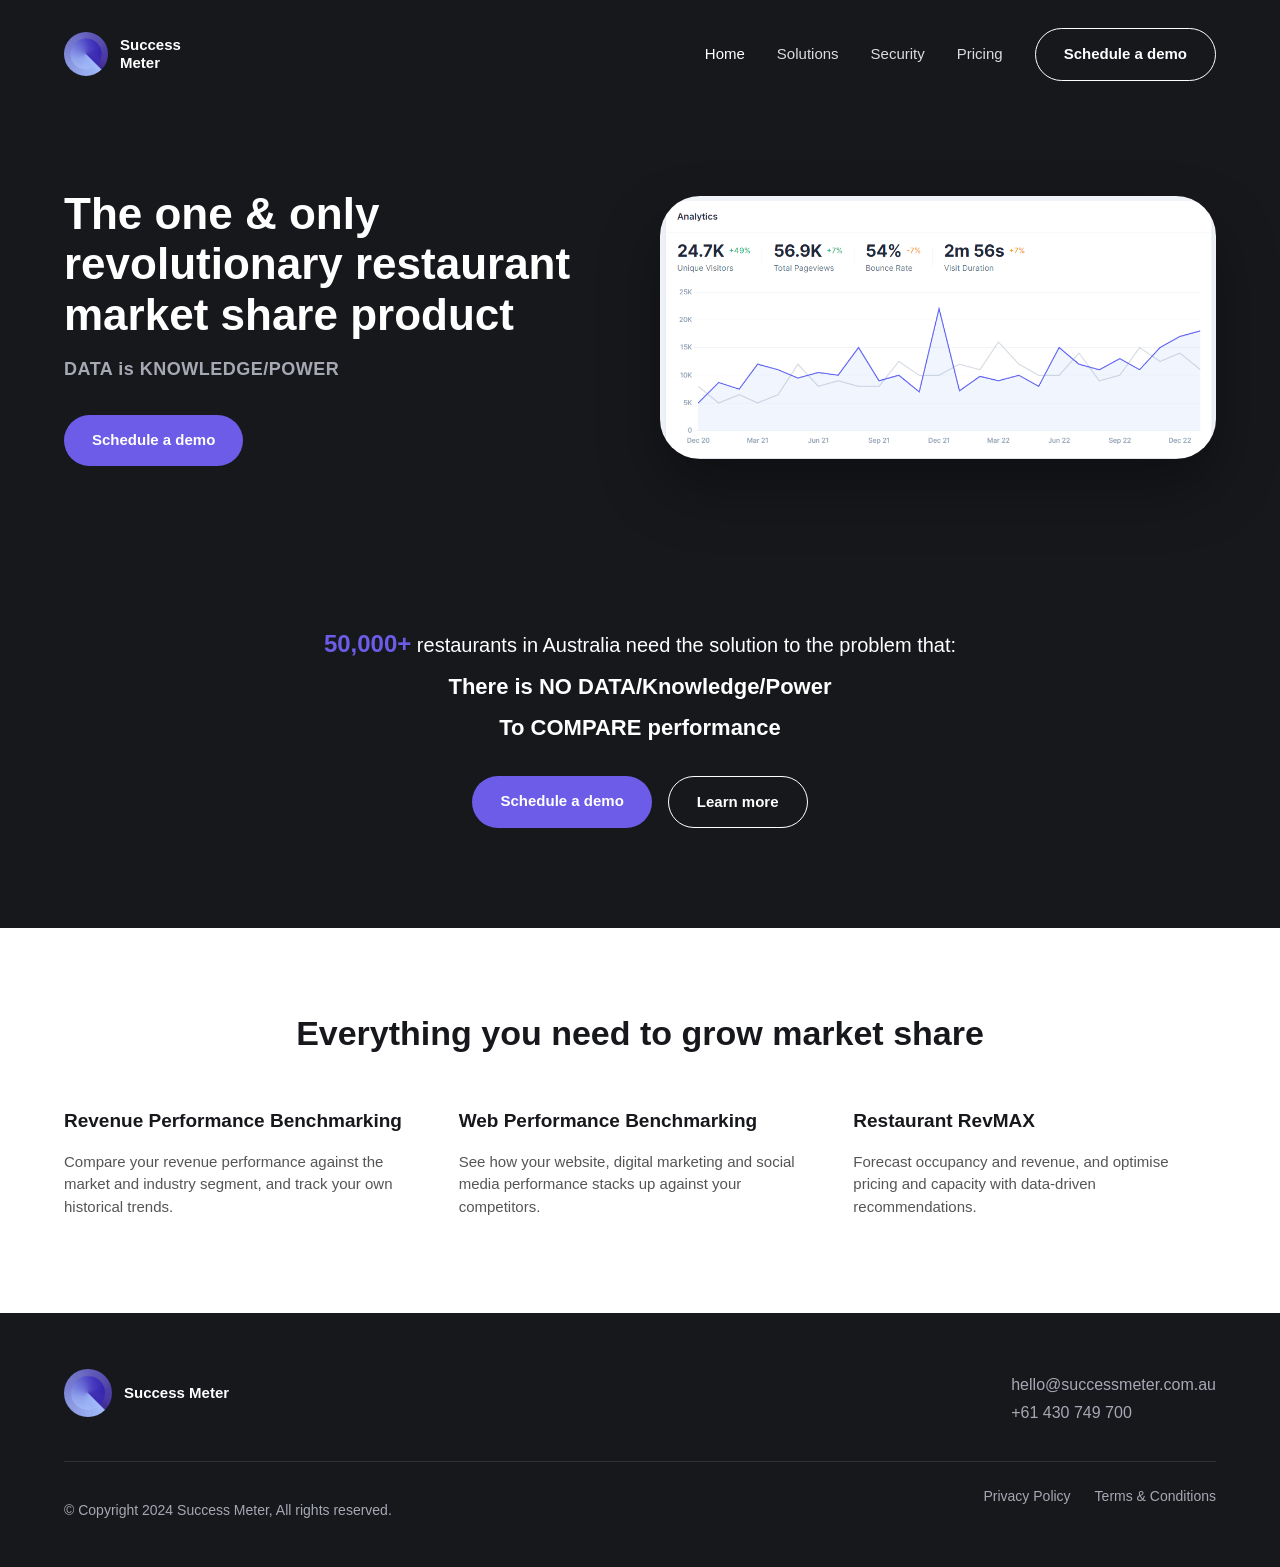
==== index.html @ 093ea800 "Initial static site" ====
<!DOCTYPE html>
<html lang="en">
<head>
<meta charset="UTF-8" />
<meta name="viewport" content="width=device-width, initial-scale=1.0" />
<title>Success Meter — Restaurant Market Share &amp; Benchmarking Platform</title>
<meta name="description" content="Success Meter gives restaurants the data and benchmarking they need to compare performance, boost revenue and grow market share." />
<link rel="icon" href="assets/images/logo.jpg" />
<link rel="stylesheet" href="assets/css/styles.css" />
</head>
<body>

<header class="site-header">
  <div class="container">
    <a href="index.html" class="brand">
      <img src="assets/images/logo.jpg" alt="Success Meter" />
      <span class="brand-name">Success<br />Meter</span>
    </a>
    <nav class="site-nav">
      <a href="index.html" class="nav-link active">Home</a>
      <a href="solutions.html" class="nav-link">Solutions</a>
      <a href="security.html" class="nav-link">Security</a>
      <a href="pricing.html" class="nav-link">Pricing</a>
      <a href="pricing.html#demo" class="btn btn-outline js-book-demo">Schedule a demo</a>
    </nav>
    <button class="nav-toggle" aria-label="Toggle menu">&#9776;</button>
  </div>
</header>

<section class="hero">
  <div class="container">
    <div>
      <h1>The one &amp; only revolutionary restaurant market share product</h1>
      <p class="subtitle">DATA is KNOWLEDGE/POWER</p>
      <div class="hero-actions" style="justify-content:flex-start;">
        <a href="pricing.html#demo" class="btn btn-primary js-book-demo">Schedule a demo</a>
      </div>
    </div>
    <div class="hero-card">
      <img src="assets/images/Mosaic-screen-shot.png" alt="Success Meter performance dashboard" />
    </div>
  </div>
</section>

<section class="stats-banner">
  <div class="container">
    <p><strong>50,000+</strong> restaurants in Australia need the solution to the problem that:</p>
    <p class="highlight">There is NO DATA/Knowledge/Power</p>
    <p class="highlight">To COMPARE performance</p>
    <div class="hero-actions">
      <a href="pricing.html#demo" class="btn btn-primary js-book-demo">Schedule a demo</a>
      <a href="solutions.html" class="btn btn-outline">Learn more</a>
    </div>
  </div>
</section>

<section>
  <div class="container">
    <h2 class="section-title">Everything you need to grow market share</h2>
    <div class="feature-grid">
      <div class="feature-card">
        <h3>Revenue Performance Benchmarking</h3>
        <p>Compare your revenue performance against the market and industry segment, and track your own historical trends.</p>
      </div>
      <div class="feature-card">
        <h3>Web Performance Benchmarking</h3>
        <p>See how your website, digital marketing and social media performance stacks up against your competitors.</p>
      </div>
      <div class="feature-card">
        <h3>Restaurant RevMAX</h3>
        <p>Forecast occupancy and revenue, and optimise pricing and capacity with data-driven recommendations.</p>
      </div>
    </div>
  </div>
</section>

<footer class="site-footer">
  <div class="container">
    <div class="footer-top">
      <a href="index.html" class="brand">
        <img src="assets/images/logo.jpg" alt="Success Meter" />
        <span class="brand-name">Success Meter</span>
      </a>
      <div class="footer-contact">
        <p>hello@successmeter.com.au</p>
        <p>+61 430 749 700</p>
      </div>
    </div>
    <div class="footer-bottom">
      <p>&copy; Copyright 2024 Success Meter, All rights reserved.</p>
      <div class="footer-links">
        <a href="#">Privacy Policy</a>
        <a href="#">Terms &amp; Conditions</a>
      </div>
    </div>
  </div>
</footer>

<script src="assets/js/main.js"></script>
</body>
</html>
---- assets/css/styles.css ----
/* Success Meter — shared styles */
:root {
  --dark: #17181c;
  --dark-2: #1f2026;
  --purple: #6c5ce7;
  --purple-dark: #5a4bd4;
  --text-muted: #a6a8b3;
  --white: #ffffff;
  --radius-lg: 40px;
  --radius-md: 24px;
  --max-width: 1200px;
  --font: 'Inter', -apple-system, BlinkMacSystemFont, 'Segoe UI', Roboto, sans-serif;
}

* {
  box-sizing: border-box;
}

html {
  scroll-behavior: smooth;
}

body {
  margin: 0;
  font-family: var(--font);
  color: var(--dark);
  background: var(--white);
  line-height: 1.5;
}

a {
  text-decoration: none;
  color: inherit;
}

ul {
  margin: 0;
  padding: 0;
  list-style: none;
}

img {
  max-width: 100%;
  display: block;
}

.container {
  max-width: var(--max-width);
  margin: 0 auto;
  padding: 0 24px;
}

/* ---------- Header ---------- */
.site-header {
  background: var(--dark);
  color: var(--white);
  padding: 28px 0;
}

.site-header .container {
  display: flex;
  align-items: center;
  justify-content: space-between;
}

.brand {
  display: flex;
  align-items: center;
  gap: 12px;
}

.brand img {
  width: 44px;
  height: 44px;
  border-radius: 50%;
  object-fit: cover;
}

.brand-name {
  font-weight: 700;
  font-size: 15px;
  line-height: 1.2;
}

.site-nav {
  display: flex;
  align-items: center;
  gap: 32px;
}

.site-nav a.nav-link {
  font-weight: 500;
  font-size: 15px;
  color: var(--white);
  opacity: 0.85;
  transition: opacity 0.2s;
}

.site-nav a.nav-link:hover,
.site-nav a.nav-link.active {
  opacity: 1;
}

.btn {
  display: inline-block;
  padding: 14px 28px;
  border-radius: 999px;
  font-weight: 700;
  font-size: 15px;
  text-align: center;
  cursor: pointer;
  transition: transform 0.2s, background 0.2s, color 0.2s;
  border: none;
}

.btn:hover {
  transform: translateY(-2px);
}

.btn-outline {
  border: 1.5px solid var(--white);
  color: var(--white);
  background: transparent;
}

.btn-outline:hover {
  background: var(--white);
  color: var(--dark);
}

.btn-primary {
  background: var(--purple);
  color: var(--white);
}

.btn-primary:hover {
  background: var(--purple-dark);
}

.nav-toggle {
  display: none;
  background: none;
  border: none;
  color: var(--white);
  font-size: 28px;
  cursor: pointer;
}

/* ---------- Hero (Home) ---------- */
.hero {
  background: var(--dark);
  color: var(--white);
  padding: 80px 0 120px;
}

.hero .container {
  display: grid;
  grid-template-columns: 1fr 1fr;
  gap: 40px;
  align-items: center;
}

.hero h1 {
  font-size: 44px;
  font-weight: 800;
  line-height: 1.15;
  margin: 0 0 16px;
}

.hero .subtitle {
  color: var(--text-muted);
  font-size: 18px;
  font-weight: 600;
  margin: 0 0 32px;
  letter-spacing: 0.5px;
}

.hero-card {
  border-radius: var(--radius-lg);
  overflow: hidden;
  box-shadow: 0 30px 60px rgba(0, 0, 0, 0.35);
}

.hero-card img {
  width: 100%;
  display: block;
}

.stats-banner {
  background: var(--dark);
  color: var(--white);
  padding: 40px 0 100px;
  text-align: center;
}

.stats-banner p {
  max-width: 720px;
  margin: 0 auto 8px;
  font-size: 20px;
  line-height: 1.5;
}

.stats-banner strong {
  color: var(--purple);
  font-size: 24px;
}

.stats-banner .highlight {
  font-weight: 800;
  font-size: 22px;
  color: var(--white);
}

.hero-actions {
  display: flex;
  gap: 16px;
  justify-content: center;
  margin-top: 32px;
}

/* ---------- Generic page hero (Solutions/Security/Pricing) ---------- */
.page-hero {
  background: var(--dark);
  color: var(--white);
  padding: 90px 0 140px;
  position: relative;
  overflow: hidden;
}

.page-hero h1 {
  font-size: 46px;
  font-weight: 800;
  max-width: 760px;
  margin: 0 0 24px;
  line-height: 1.2;
}

.page-hero .lead {
  max-width: 640px;
  color: var(--text-muted);
  font-size: 18px;
}

/* ---------- Sections ---------- */
section {
  padding: 80px 0;
}

.section-title {
  font-size: 34px;
  font-weight: 800;
  text-align: center;
  margin: 0 0 48px;
}

/* ---------- Solutions cards ---------- */
.solution-block {
  display: grid;
  grid-template-columns: 1fr 1fr;
  gap: 40px;
  align-items: center;
  padding: 56px 0;
  border-bottom: 1px solid #ececec;
}

.solution-block:last-of-type {
  border-bottom: none;
}

.solution-block h3 {
  font-size: 26px;
  font-weight: 800;
  margin: 0 0 16px;
  color: var(--purple);
}

.solution-block p {
  font-size: 17px;
  color: #444;
}

.solution-block ul {
  margin-top: 16px;
}

.solution-block ul li {
  padding: 8px 0;
  font-size: 16px;
  color: #444;
  border-bottom: 1px dashed #e0e0e0;
}

/* ---------- Feature / image boxes (Security) ---------- */
.card-panel {
  background: var(--white);
  border-radius: var(--radius-lg);
  margin-top: -80px;
  position: relative;
  z-index: 2;
  padding: 56px;
  box-shadow: 0 20px 60px rgba(0, 0, 0, 0.08);
}

.feature-grid {
  display: grid;
  grid-template-columns: repeat(3, 1fr);
  gap: 32px;
  margin-top: 32px;
}

.feature-card img {
  width: 56px;
  height: 56px;
  margin-bottom: 20px;
}

.feature-card h3 {
  font-size: 19px;
  font-weight: 700;
  margin: 0 0 10px;
}

.feature-card p {
  color: #555;
  font-size: 15px;
}

.accordion {
  max-width: 900px;
  margin: 0 auto;
}

.accordion-item {
  border-bottom: 1px solid #e5e5e5;
}

.accordion-header {
  display: flex;
  justify-content: space-between;
  align-items: center;
  padding: 24px 0;
  cursor: pointer;
  font-size: 20px;
  font-weight: 700;
}

.accordion-header::after {
  content: '+';
  font-size: 24px;
  font-weight: 400;
  transition: transform 0.2s;
}

.accordion-item.open .accordion-header::after {
  content: '\2212';
}

.accordion-content {
  max-height: 0;
  overflow: hidden;
  transition: max-height 0.3s ease;
}

.accordion-content-inner {
  padding-bottom: 24px;
  color: #555;
  font-size: 16px;
}

.accordion-item.open .accordion-content {
  max-height: 800px;
}

.compliance-logos {
  display: flex;
  flex-wrap: wrap;
  gap: 32px;
  justify-content: center;
  align-items: center;
  margin-top: 24px;
}

.compliance-logos img {
  height: 48px;
  width: auto;
  filter: grayscale(100%);
  opacity: 0.8;
}

/* ---------- Pricing ---------- */
.pricing-intro {
  display: grid;
  grid-template-columns: auto 1fr;
  gap: 32px;
  align-items: center;
  margin-bottom: 48px;
}

.pricing-intro img {
  width: 96px;
}

.pricing-intro h2 {
  font-size: 28px;
  font-weight: 800;
  margin: 0 0 12px;
}

.pricing-steps {
  text-align: center;
  margin-bottom: 64px;
}

.pricing-steps p {
  font-weight: 700;
  font-size: 20px;
  margin-bottom: 24px;
}

.pricing-note {
  display: grid;
  grid-template-columns: auto 1fr;
  gap: 24px;
  align-items: center;
  background: #f7f5ff;
  border-radius: var(--radius-md);
  padding: 32px;
  margin-bottom: 56px;
}

.pricing-note img {
  width: 72px;
}

.pricing-grid {
  display: grid;
  grid-template-columns: repeat(4, 1fr);
  gap: 24px;
}

.price-card {
  border: 1px solid #ececec;
  border-radius: var(--radius-md);
  padding: 32px 24px;
  display: flex;
  flex-direction: column;
}

.price-card h3 {
  font-size: 19px;
  font-weight: 800;
  min-height: 52px;
}

.price-tag {
  display: flex;
  align-items: baseline;
  gap: 4px;
  margin: 16px 0;
}

.price-tag .dollar {
  font-size: 20px;
  font-weight: 700;
  color: var(--purple);
}

.price-tag .amount {
  font-size: 40px;
  font-weight: 800;
}

.price-tag .period {
  color: #888;
  font-size: 14px;
}

.price-card ul {
  flex-grow: 1;
  margin-bottom: 24px;
}

.price-card ul li {
  font-size: 14px;
  color: #444;
  padding: 8px 0;
  border-bottom: 1px solid #f0f0f0;
}

.price-card ul li.total {
  font-weight: 700;
  color: var(--dark);
  border-bottom: none;
}

.price-card .btn {
  width: 100%;
}

.price-card .disclaimer {
  font-size: 12px;
  color: #999;
  margin-top: 12px;
}

/* ---------- Footer ---------- */
.site-footer {
  background: var(--dark);
  color: var(--white);
  padding: 56px 0 32px;
}

.footer-top {
  display: flex;
  justify-content: space-between;
  align-items: flex-start;
  flex-wrap: wrap;
  gap: 24px;
  padding-bottom: 32px;
  border-bottom: 1px solid rgba(255, 255, 255, 0.1);
}

.footer-top .brand img {
  width: 48px;
  height: 48px;
}

.footer-contact p {
  margin: 4px 0;
  color: var(--text-muted);
}

.footer-bottom {
  display: flex;
  justify-content: space-between;
  flex-wrap: wrap;
  gap: 12px;
  padding-top: 24px;
  font-size: 14px;
  color: var(--text-muted);
}

.footer-bottom .footer-links {
  display: flex;
  gap: 24px;
}

/* ---------- Responsive ---------- */
@media (max-width: 900px) {
  .hero .container,
  .solution-block,
  .pricing-intro,
  .pricing-note {
    grid-template-columns: 1fr;
  }

  .feature-grid,
  .pricing-grid {
    grid-template-columns: 1fr;
  }

  .site-nav {
    position: fixed;
    top: 0;
    right: 0;
    height: 100vh;
    width: 260px;
    background: var(--dark-2);
    flex-direction: column;
    padding: 100px 32px;
    transform: translateX(100%);
    transition: transform 0.3s ease;
    z-index: 100;
    align-items: flex-start;
    gap: 24px;
  }

  .site-nav.open {
    transform: translateX(0);
  }

  .nav-toggle {
    display: block;
  }

  .hero h1,
  .page-hero h1 {
    font-size: 32px;
  }

  .card-panel {
    padding: 32px 20px;
  }

  .footer-top,
  .footer-bottom {
    flex-direction: column;
  }
}
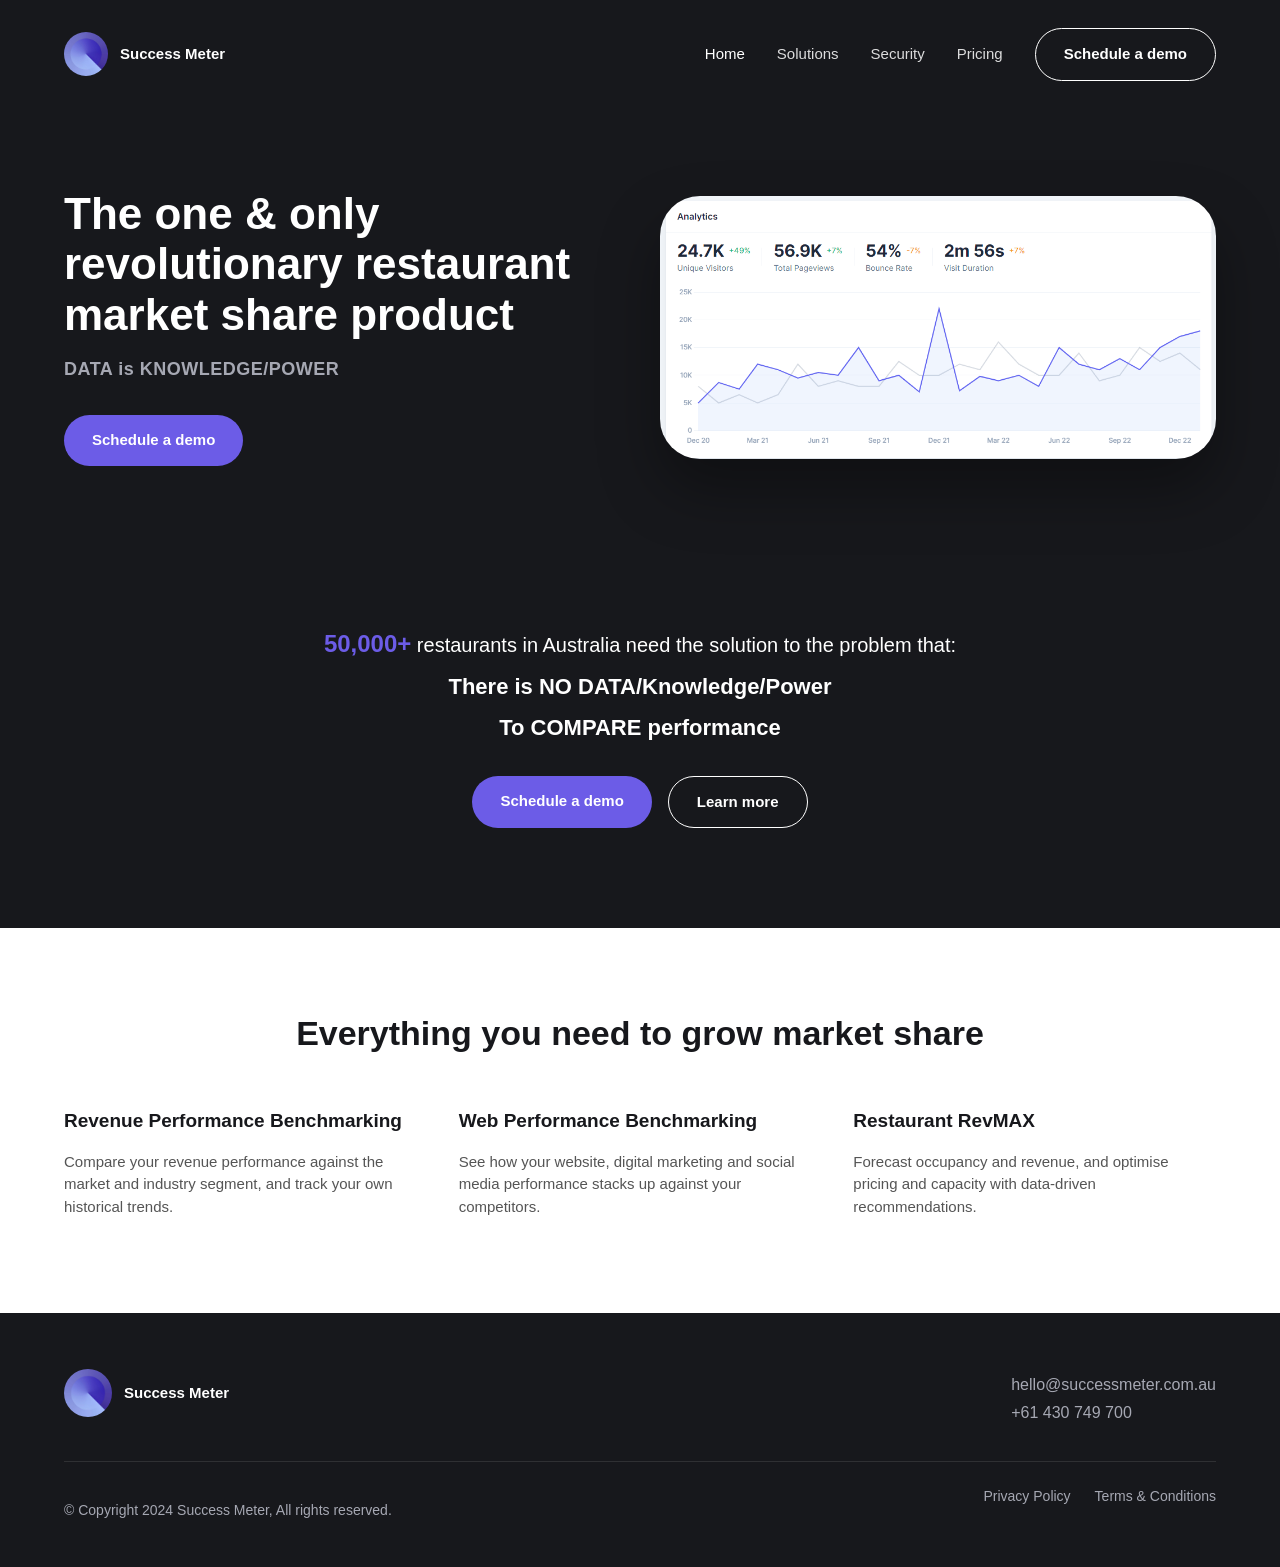
==== commit ab865806: "Add Decap CMS admin, JSON-driven content, README" ====
--- a/index.html
+++ b/index.html
@@ -8,13 +8,13 @@
 <link rel="icon" href="assets/images/logo.jpg" />
 <link rel="stylesheet" href="assets/css/styles.css" />
 </head>
-<body>
+<body data-page="home">
 
 <header class="site-header">
   <div class="container">
     <a href="index.html" class="brand">
-      <img src="assets/images/logo.jpg" alt="Success Meter" />
-      <span class="brand-name">Success<br />Meter</span>
+      <img src="assets/images/logo.jpg" alt="Success Meter" data-field="logo" />
+      <span class="brand-name" data-field="site_name">Success<br />Meter</span>
     </a>
     <nav class="site-nav">
       <a href="index.html" class="nav-link active">Home</a>
@@ -30,23 +30,23 @@
 <section class="hero">
   <div class="container">
     <div>
-      <h1>The one &amp; only revolutionary restaurant market share product</h1>
-      <p class="subtitle">DATA is KNOWLEDGE/POWER</p>
+      <h1 data-field="hero_heading">The one &amp; only revolutionary restaurant market share product</h1>
+      <p class="subtitle" data-field="hero_subtitle">DATA is KNOWLEDGE/POWER</p>
       <div class="hero-actions" style="justify-content:flex-start;">
         <a href="pricing.html#demo" class="btn btn-primary js-book-demo">Schedule a demo</a>
       </div>
     </div>
     <div class="hero-card">
-      <img src="assets/images/Mosaic-screen-shot.png" alt="Success Meter performance dashboard" />
+      <img src="assets/images/Mosaic-screen-shot.png" alt="Success Meter performance dashboard" data-field="hero_image" />
     </div>
   </div>
 </section>
 
 <section class="stats-banner">
   <div class="container">
-    <p><strong>50,000+</strong> restaurants in Australia need the solution to the problem that:</p>
-    <p class="highlight">There is NO DATA/Knowledge/Power</p>
-    <p class="highlight">To COMPARE performance</p>
+    <p data-field="stats_line1"><strong>50,000+</strong> restaurants in Australia need the solution to the problem that:</p>
+    <p class="highlight" data-field="stats_line2">There is NO DATA/Knowledge/Power</p>
+    <p class="highlight" data-field="stats_line3">To COMPARE performance</p>
     <div class="hero-actions">
       <a href="pricing.html#demo" class="btn btn-primary js-book-demo">Schedule a demo</a>
       <a href="solutions.html" class="btn btn-outline">Learn more</a>
@@ -57,7 +57,7 @@
 <section>
   <div class="container">
     <h2 class="section-title">Everything you need to grow market share</h2>
-    <div class="feature-grid">
+    <div class="feature-grid" data-field="features">
       <div class="feature-card">
         <h3>Revenue Performance Benchmarking</h3>
         <p>Compare your revenue performance against the market and industry segment, and track your own historical trends.</p>
@@ -78,16 +78,16 @@
   <div class="container">
     <div class="footer-top">
       <a href="index.html" class="brand">
-        <img src="assets/images/logo.jpg" alt="Success Meter" />
-        <span class="brand-name">Success Meter</span>
+        <img src="assets/images/logo.jpg" alt="Success Meter" data-field="logo" />
+        <span class="brand-name" data-field="site_name">Success Meter</span>
       </a>
       <div class="footer-contact">
-        <p>hello@successmeter.com.au</p>
-        <p>+61 430 749 700</p>
+        <p data-field="email">hello@successmeter.com.au</p>
+        <p data-field="phone">+61 430 749 700</p>
       </div>
     </div>
     <div class="footer-bottom">
-      <p>&copy; Copyright 2024 Success Meter, All rights reserved.</p>
+      <p data-field="footer_copyright">&copy; Copyright 2024 Success Meter, All rights reserved.</p>
       <div class="footer-links">
         <a href="#">Privacy Policy</a>
         <a href="#">Terms &amp; Conditions</a>
@@ -97,5 +97,6 @@
 </footer>
 
 <script src="assets/js/main.js"></script>
+<script src="assets/js/content.js"></script>
 </body>
 </html>
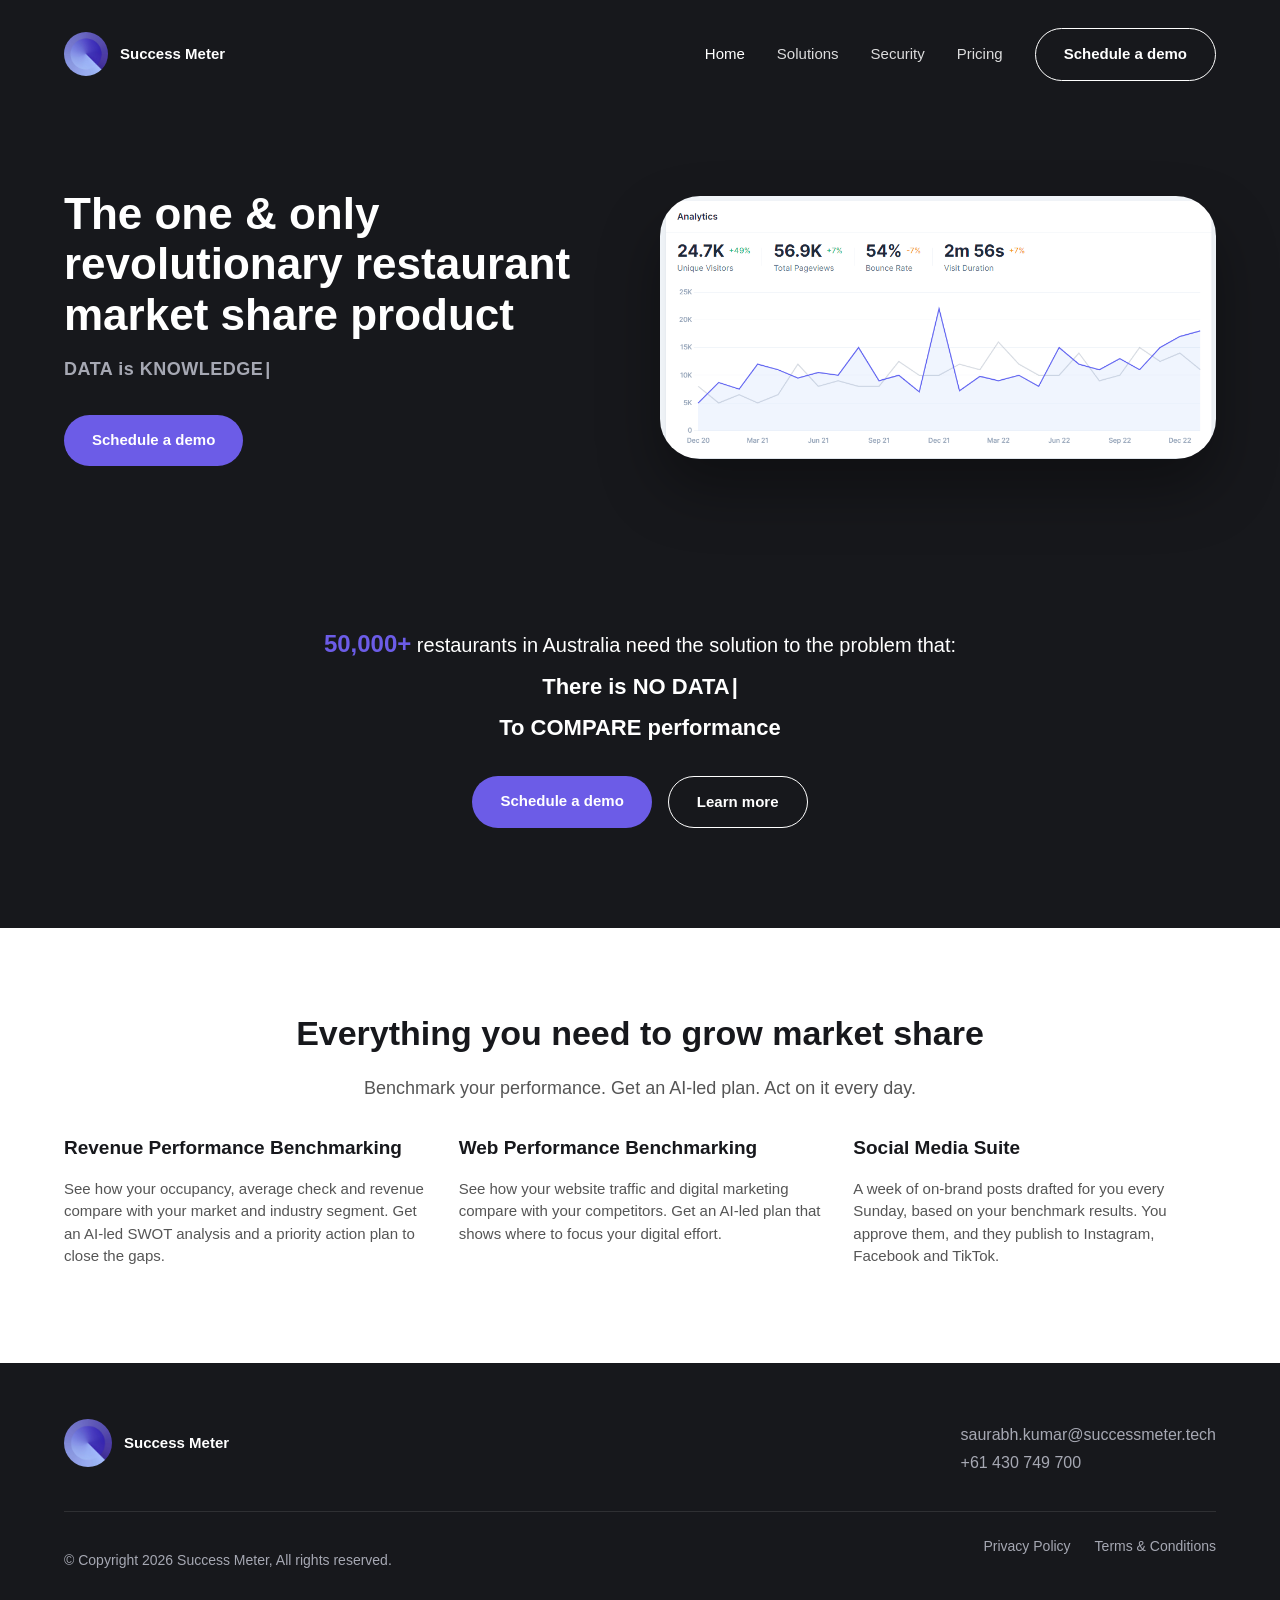
==== commit 0eea6f43: "Update website offerings and pricing package" ====
--- a/index.html
+++ b/index.html
@@ -7,6 +7,7 @@
 <meta name="description" content="Success Meter gives restaurants the data and benchmarking they need to compare performance, boost revenue and grow market share." />
 <link rel="icon" href="assets/images/logo.jpg" />
 <link rel="stylesheet" href="assets/css/styles.css" />
+<script src="https://identity.netlify.com/v1/netlify-identity-widget.js"></script>
 </head>
 <body data-page="home">
 
@@ -57,18 +58,19 @@
 <section>
   <div class="container">
     <h2 class="section-title">Everything you need to grow market share</h2>
+    <p class="section-subtitle" data-field="features_subheading">Benchmark your performance. Get an AI-led plan. Act on it every day.</p>
     <div class="feature-grid" data-field="features">
       <div class="feature-card">
         <h3>Revenue Performance Benchmarking</h3>
-        <p>Compare your revenue performance against the market and industry segment, and track your own historical trends.</p>
+        <p>See how your occupancy, average check and revenue compare with your market and industry segment. Get an AI-led SWOT analysis and a priority action plan to close the gaps.</p>
       </div>
       <div class="feature-card">
         <h3>Web Performance Benchmarking</h3>
-        <p>See how your website, digital marketing and social media performance stacks up against your competitors.</p>
+        <p>See how your website traffic and digital marketing compare with your competitors. Get an AI-led plan that shows where to focus your digital effort.</p>
       </div>
       <div class="feature-card">
-        <h3>Restaurant RevMAX</h3>
-        <p>Forecast occupancy and revenue, and optimise pricing and capacity with data-driven recommendations.</p>
+        <h3>Social Media Suite</h3>
+        <p>A week of on-brand posts drafted for you every Sunday, based on your benchmark results. You approve them, and they publish to Instagram, Facebook and TikTok.</p>
       </div>
     </div>
   </div>
--- a/assets/css/styles.css
+++ b/assets/css/styles.css
@@ -175,6 +175,17 @@
   letter-spacing: 0.5px;
 }
 
+.typewriter-cursor {
+  display: inline-block;
+  margin-left: 2px;
+  animation: typewriter-blink 0.8s steps(1) infinite;
+}
+
+@keyframes typewriter-blink {
+  0%, 50% { opacity: 1; }
+  50.01%, 100% { opacity: 0; }
+}
+
 .hero-card {
   border-radius: var(--radius-lg);
   overflow: hidden;
@@ -253,6 +264,14 @@
   margin: 0 0 48px;
 }
 
+.section-subtitle {
+  max-width: 720px;
+  margin: -32px auto 32px;
+  color: #555;
+  font-size: 18px;
+  text-align: center;
+}
+
 /* ---------- Solutions cards ---------- */
 .solution-block {
   display: grid;
@@ -281,6 +300,8 @@
 
 .solution-block ul {
   margin-top: 16px;
+  padding-left: 20px;
+  list-style: disc;
 }
 
 .solution-block ul li {
@@ -388,6 +409,25 @@
 }
 
 /* ---------- Pricing ---------- */
+.pricing-header {
+  max-width: 900px;
+  margin: 8px auto 28px;
+  text-align: center;
+}
+
+.pricing-header h1 {
+  margin: 0 0 4px;
+  color: var(--dark);
+  font-size: 36px;
+  line-height: 1.2;
+}
+
+.pricing-header p {
+  margin: 0;
+  color: #647083;
+  font-size: 16px;
+}
+
 .pricing-intro {
   display: grid;
   grid-template-columns: auto 1fr;
@@ -434,22 +474,56 @@
 
 .pricing-grid {
   display: grid;
-  grid-template-columns: repeat(4, 1fr);
-  gap: 24px;
+  grid-template-columns: repeat(3, minmax(0, 1fr));
+  gap: 22px;
+  min-width: 0;
 }
 
 .price-card {
-  border: 1px solid #ececec;
-  border-radius: var(--radius-md);
-  padding: 32px 24px;
+  min-width: 0;
+  border: 2px solid #e2e8f0;
+  border-radius: 18px;
+  padding: 28px 26px 20px;
+  background: #fff;
   display: flex;
   flex-direction: column;
+}
+
+.price-card:nth-child(1) {
+  border-color: #b7e7ff;
+}
+
+.price-card:nth-child(3) {
+  border-color: #cbd0ff;
+}
+
+.price-tier {
+  align-self: flex-start;
+  margin-bottom: 14px;
+  padding: 5px 12px;
+  border-radius: 999px;
+  background: #e1f3ff;
+  color: #1681bd;
+  font-size: 12px;
+  font-weight: 800;
+  text-transform: uppercase;
+}
+
+.price-card:nth-child(2) .price-tier {
+  background: #f0f3f7;
+  color: #4a5668;
+}
+
+.price-card:nth-child(3) .price-tier {
+  background: #e8eaff;
+  color: #5c54d9;
 }
 
 .price-card h3 {
   font-size: 19px;
   font-weight: 800;
-  min-height: 52px;
+  min-height: 0;
+  margin: 0;
 }
 
 .price-tag {
@@ -478,19 +552,54 @@
 .price-card ul {
   flex-grow: 1;
   margin-bottom: 24px;
+  list-style: none;
 }
 
 .price-card ul li {
   font-size: 14px;
   color: #444;
-  padding: 8px 0;
-  border-bottom: 1px solid #f0f0f0;
+  padding: 7px 0 7px 21px;
+  position: relative;
+  line-height: 1.35;
+}
+
+.price-card ul li:not(.total)::before {
+  content: '\2713';
+  position: absolute;
+  left: 0;
+  top: 8px;
+  width: 14px;
+  height: 14px;
+  border-radius: 50%;
+  background: #16a6dc;
+  color: #fff;
+  font-size: 9px;
+  line-height: 14px;
+  text-align: center;
+  font-weight: 800;
+}
+
+.price-card:nth-child(3) ul li:not(.total)::before {
+  background: #6659e8;
 }
 
 .price-card ul li.total {
-  font-weight: 700;
-  color: var(--dark);
-  border-bottom: none;
+  display: flex;
+  flex-wrap: wrap;
+  justify-content: space-between;
+  gap: 12px;
+  margin-top: 13px;
+  padding: 12px 0 0;
+  border-top: 1px solid #edf0f4;
+  color: #738095;
+  font-size: 12px;
+  font-weight: 800;
+  text-transform: uppercase;
+}
+
+.price-card ul li.total strong {
+  flex: 0 0 auto;
+  color: #139764;
 }
 
 .price-card .btn {
@@ -501,6 +610,94 @@
   font-size: 12px;
   color: #999;
   margin-top: 12px;
+  line-height: 1.4;
+}
+
+@media (max-width: 900px) {
+  .pricing-grid {
+    grid-template-columns: 1fr;
+  }
+}
+
+.package-offer {
+  display: grid;
+  grid-template-columns: minmax(0, 1fr) minmax(220px, 280px);
+  gap: 32px;
+  align-items: center;
+  margin-top: 28px;
+  padding: 28px 32px;
+  border: 2px solid #b7e7ff;
+  border-radius: 12px;
+  background: #f6fbff;
+}
+
+.package-copy h2 {
+  margin: 0 0 8px;
+  font-size: 24px;
+}
+
+.package-copy p {
+  margin: 0 0 12px;
+  color: #555;
+}
+
+.package-copy ul {
+  display: flex;
+  flex-wrap: wrap;
+  gap: 8px 22px;
+  margin: 0 0 12px;
+  list-style: none;
+}
+
+.package-copy li {
+  color: #444;
+  font-size: 14px;
+}
+
+.package-copy li::before {
+  content: '\2713';
+  margin-right: 7px;
+  color: #1681bd;
+  font-weight: 800;
+}
+
+.package-copy .package-savings {
+  margin: 0;
+  color: #13875c;
+  font-weight: 700;
+}
+
+.package-price {
+  padding-left: 28px;
+  border-left: 1px solid #dbe5ed;
+}
+
+.package-price .price-tag {
+  margin: 0 0 12px;
+}
+
+.package-price .btn {
+  width: 100%;
+}
+
+.package-price .disclaimer {
+  margin: 10px 0 0;
+  color: #78818d;
+  font-size: 12px;
+  line-height: 1.4;
+}
+
+@media (max-width: 900px) {
+  .package-offer {
+    grid-template-columns: 1fr;
+    gap: 16px;
+  }
+
+  .package-price {
+    padding: 16px 0 0;
+    border-top: 1px solid #dbe5ed;
+    border-left: 0;
+  }
 }
 
 /* ---------- Footer ---------- */
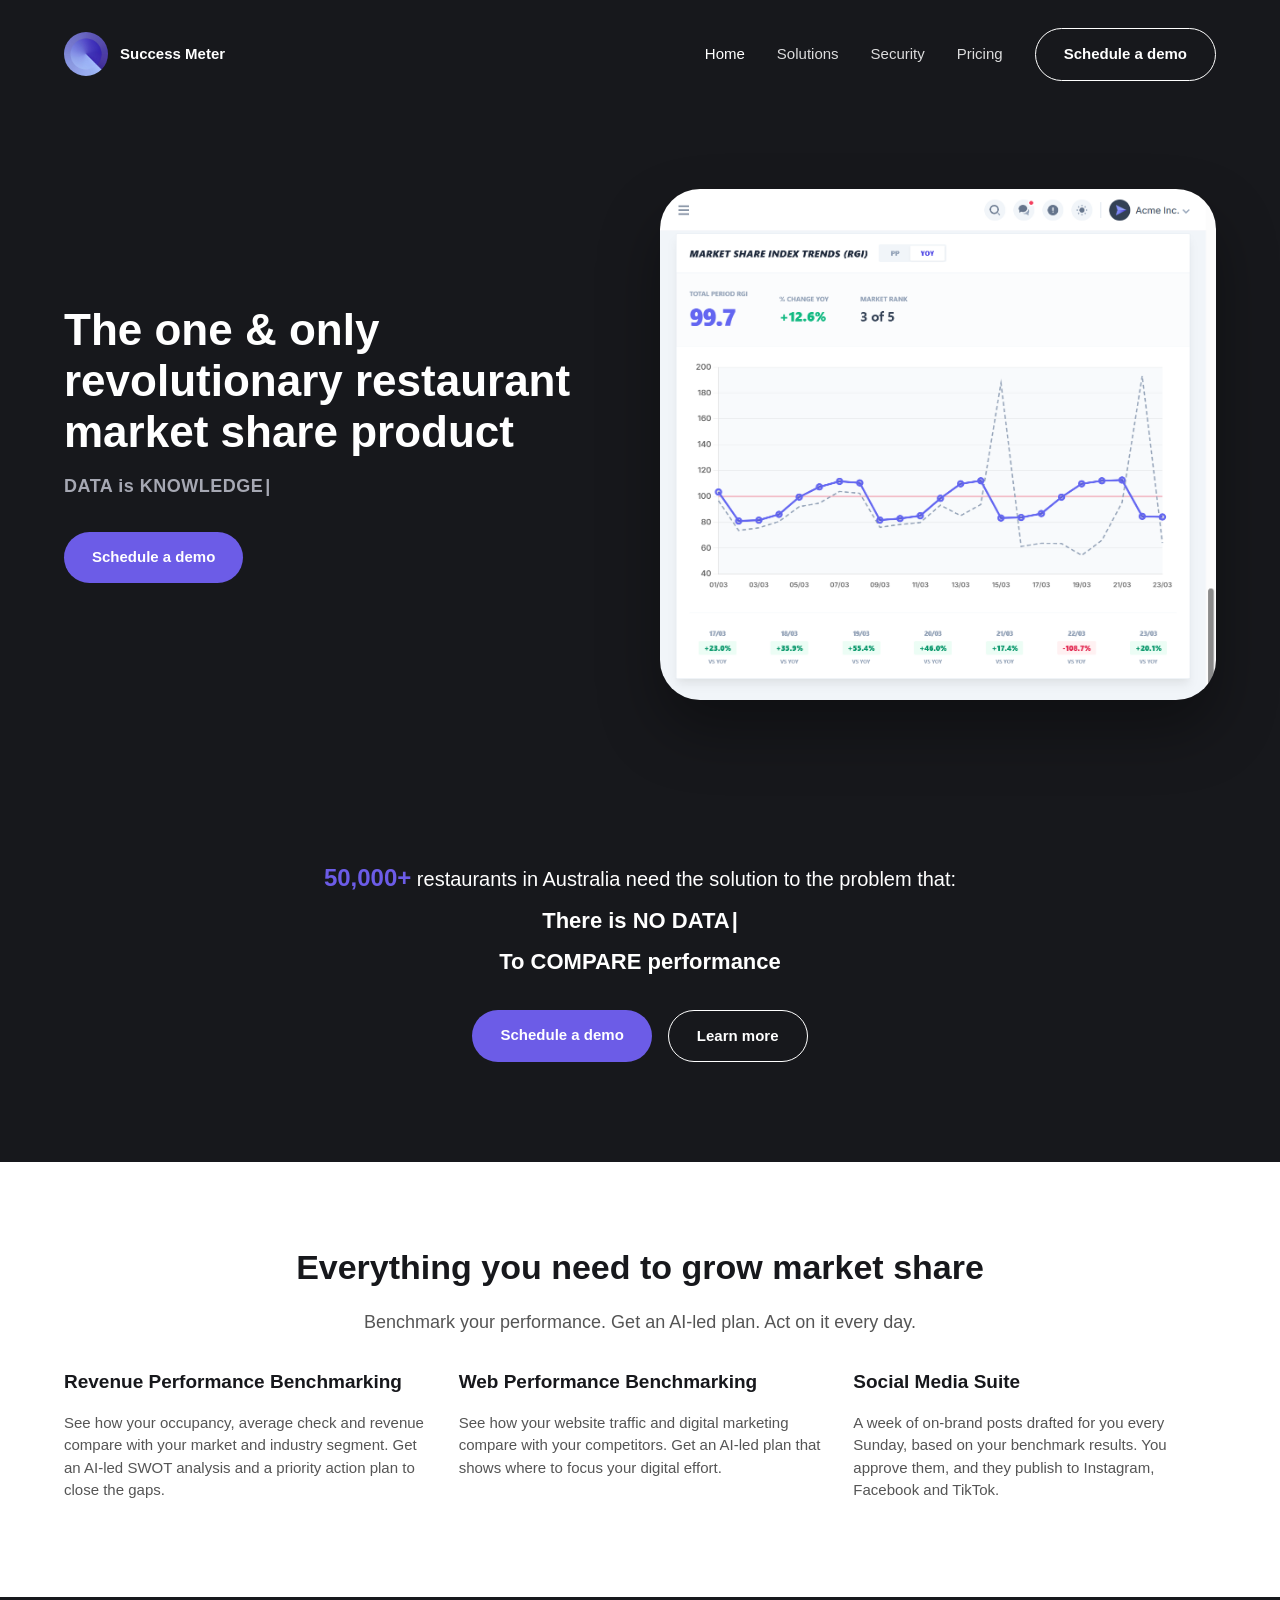
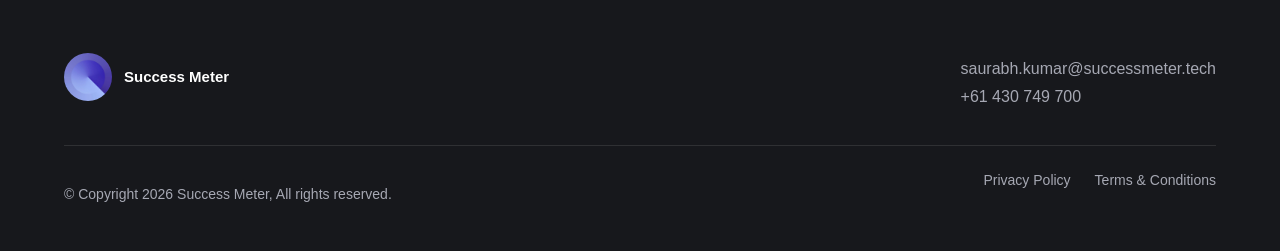
==== commit 98747544: "Use RGI trends image on home page" ====
--- a/index.html
+++ b/index.html
@@ -38,7 +38,7 @@
       </div>
     </div>
     <div class="hero-card">
-      <img src="assets/images/Mosaic-screen-shot.png" alt="Success Meter performance dashboard" data-field="hero_image" />
+      <img src="assets/images/rgi-trends.png" alt="Market share index trends dashboard showing RGI performance" data-field="hero_image" />
     </div>
   </div>
 </section>
--- a/assets/css/styles.css
+++ b/assets/css/styles.css
@@ -406,6 +406,61 @@
   width: auto;
   filter: grayscale(100%);
   opacity: 0.8;
+}
+
+.security-roadmap {
+  display: grid;
+  grid-template-columns: repeat(2, minmax(0, 1fr));
+  gap: 40px;
+  max-width: 1000px;
+  margin: 0 auto;
+}
+
+.security-roadmap h3 {
+  margin: 0 0 10px;
+  font-size: 20px;
+}
+
+.security-roadmap p,
+.security-roadmap li {
+  color: #555;
+  font-size: 15px;
+}
+
+.security-roadmap-badges {
+  display: flex;
+  flex-wrap: wrap;
+  gap: 10px;
+  margin-top: 16px;
+}
+
+.security-roadmap-badge {
+  display: inline-flex;
+  min-height: 62px;
+  flex-direction: column;
+  justify-content: center;
+  gap: 4px;
+  padding: 10px 14px;
+  border: 1px solid #d9e2ea;
+  border-radius: 8px;
+  background: #fff;
+}
+
+.security-roadmap-badge strong {
+  color: var(--dark);
+  font-size: 14px;
+}
+
+.security-roadmap-badge small {
+  color: #637183;
+  font-size: 11px;
+}
+
+.security-roadmap-note {
+  max-width: 1000px;
+  margin: 24px auto 0;
+  color: #737b87;
+  font-size: 13px;
 }
 
 /* ---------- Pricing ---------- */
@@ -753,6 +808,10 @@
 
   .feature-grid,
   .pricing-grid {
+    grid-template-columns: 1fr;
+  }
+
+  .security-roadmap {
     grid-template-columns: 1fr;
   }
 
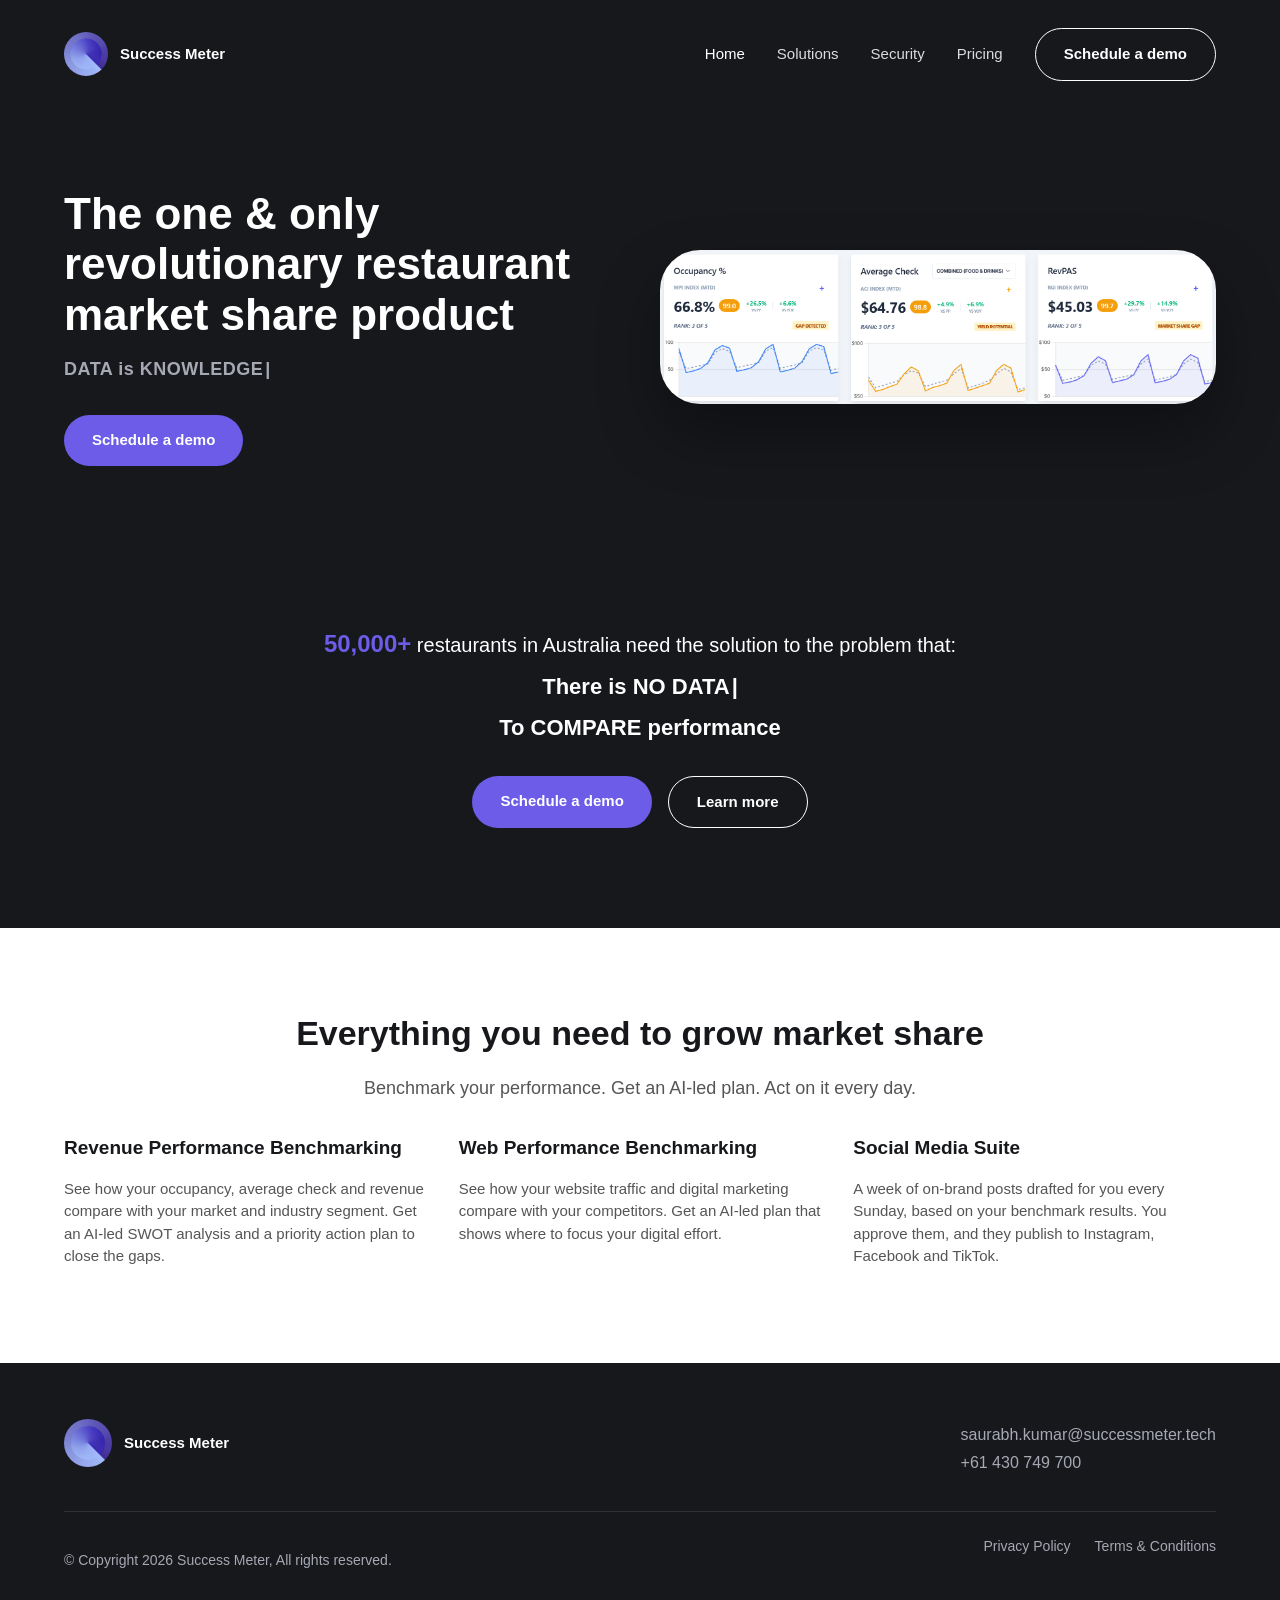
==== commit fae5ca86: "Use landscape dashboard snapshot on home page" ====
--- a/index.html
+++ b/index.html
@@ -38,7 +38,7 @@
       </div>
     </div>
     <div class="hero-card">
-      <img src="assets/images/rgi-trends.png" alt="Market share index trends dashboard showing RGI performance" data-field="hero_image" />
+      <img src="assets/images/Snapshot.png" alt="Restaurant performance dashboard showing occupancy, average check and RevPAS trends" data-field="hero_image" />
     </div>
   </div>
 </section>
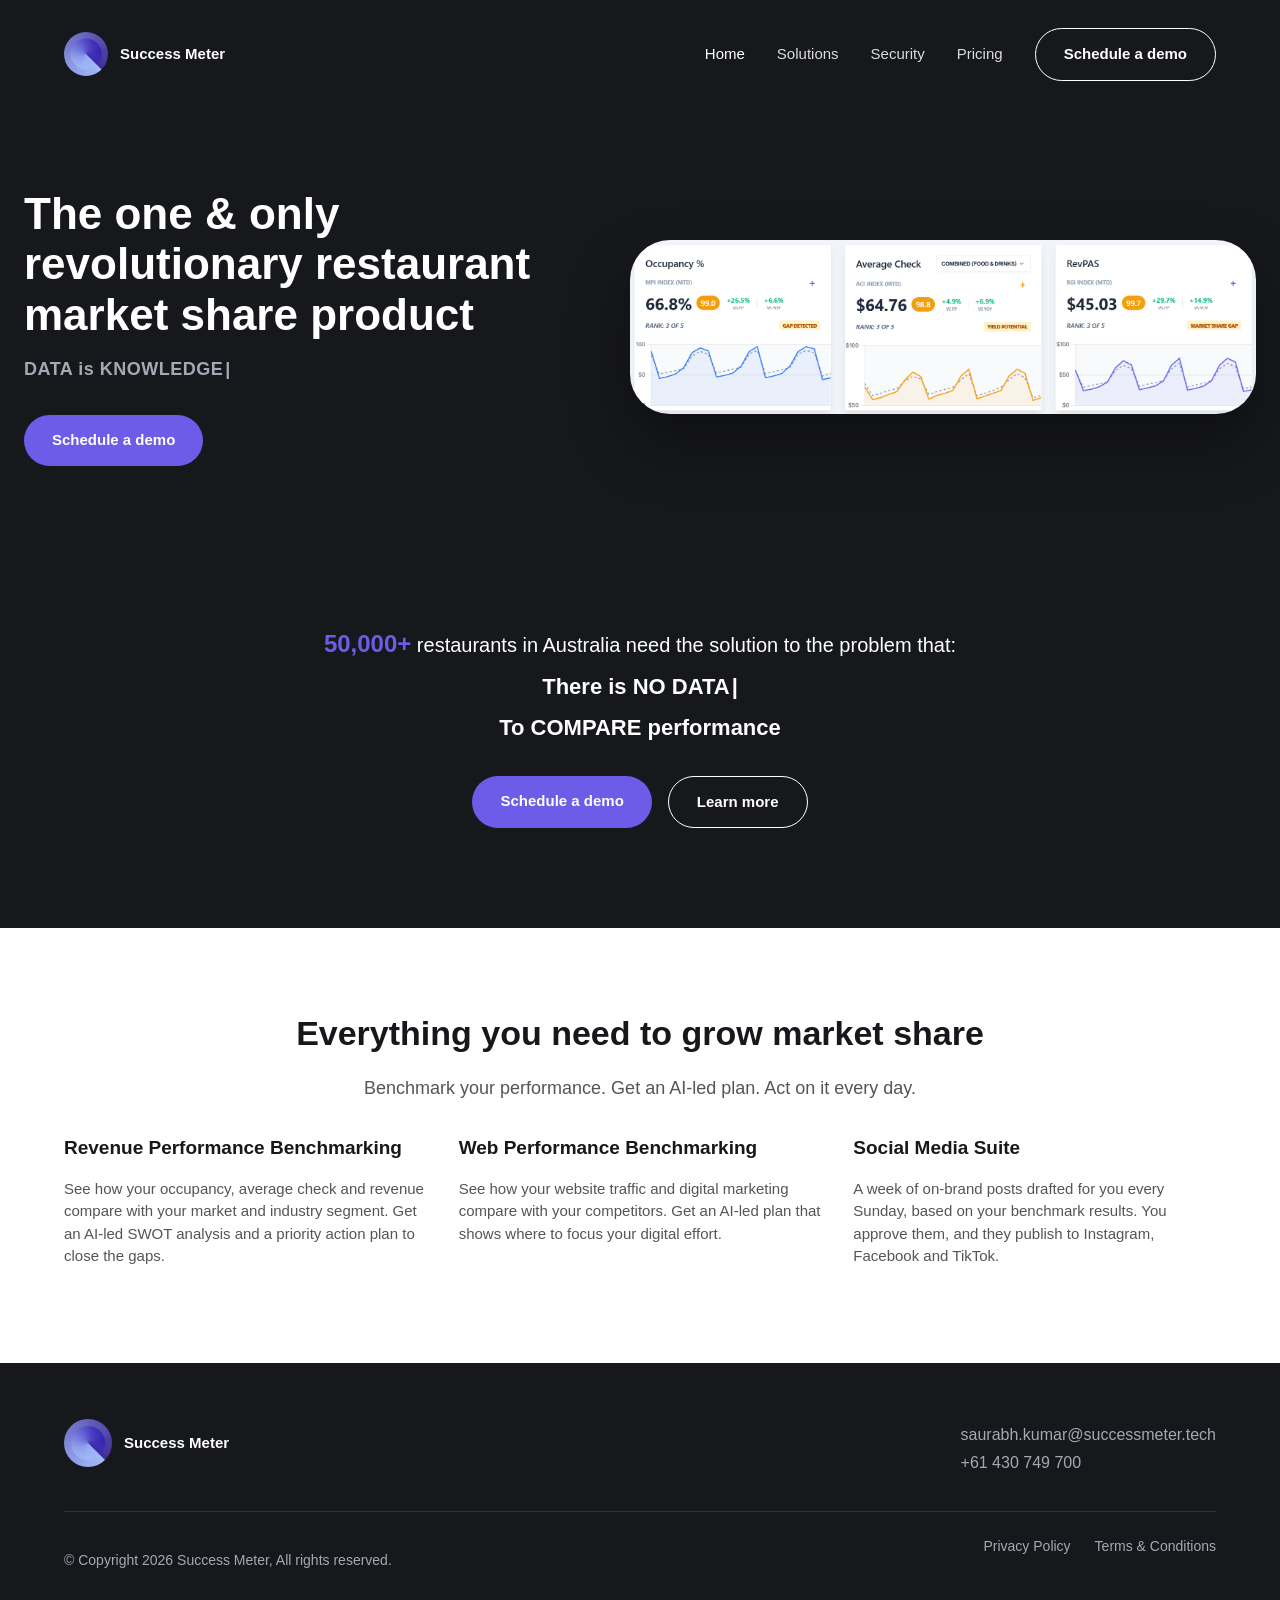
==== commit ee1daf5b: "Break home headline after one and only" ====
--- a/index.html
+++ b/index.html
@@ -31,7 +31,8 @@
 <section class="hero">
   <div class="container">
     <div>
-      <h1 data-field="hero_heading">The one &amp; only revolutionary restaurant market share product</h1>
+      <h1 data-field="hero_heading">The one &amp; only
+    revolutionary restaurant market share product</h1>
       <p class="subtitle" data-field="hero_subtitle">DATA is KNOWLEDGE/POWER</p>
       <div class="hero-actions" style="justify-content:flex-start;">
         <a href="pricing.html#demo" class="btn btn-primary js-book-demo">Schedule a demo</a>
--- a/assets/css/styles.css
+++ b/assets/css/styles.css
@@ -154,8 +154,9 @@
 }
 
 .hero .container {
+  max-width: 1440px;
   display: grid;
-  grid-template-columns: 1fr 1fr;
+  grid-template-columns: minmax(0, 0.95fr) minmax(0, 1.05fr);
   gap: 40px;
   align-items: center;
 }
@@ -164,6 +165,7 @@
   font-size: 44px;
   font-weight: 800;
   line-height: 1.15;
+  white-space: pre-line;
   margin: 0 0 16px;
 }
 
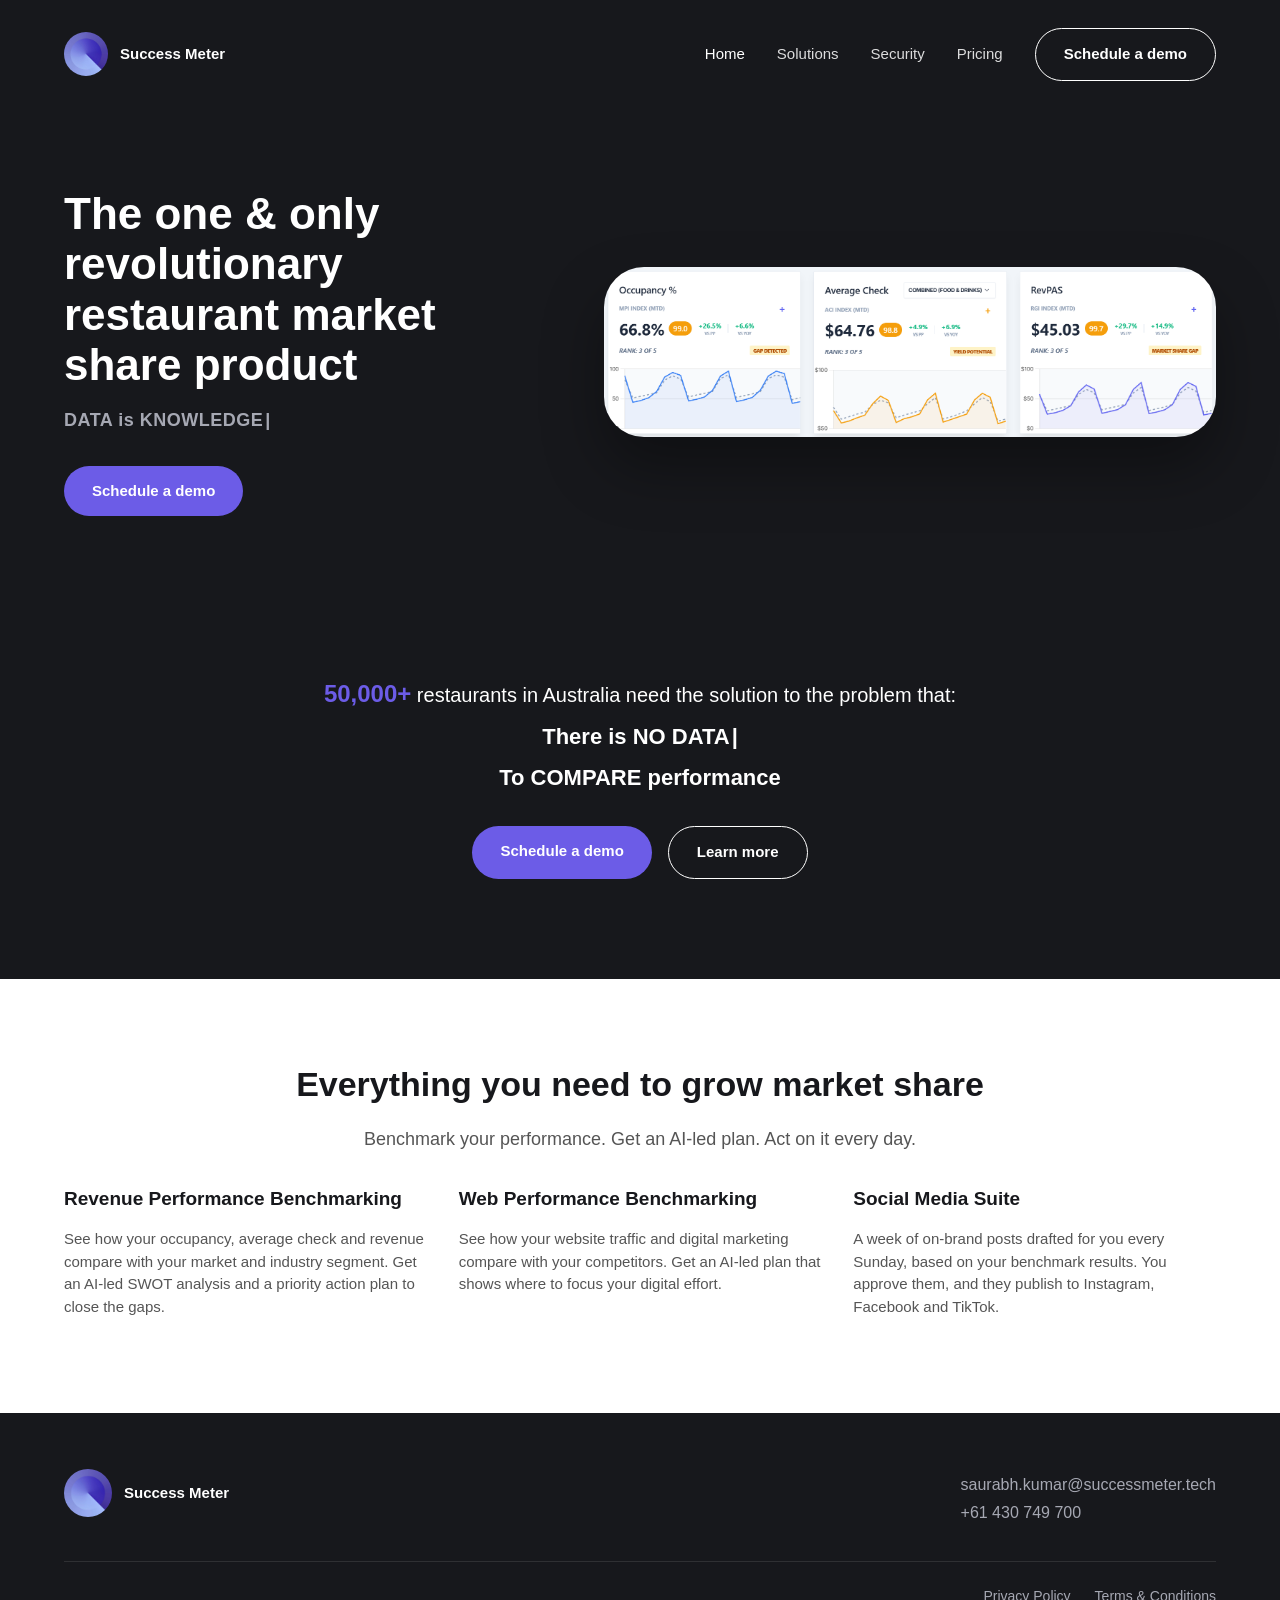
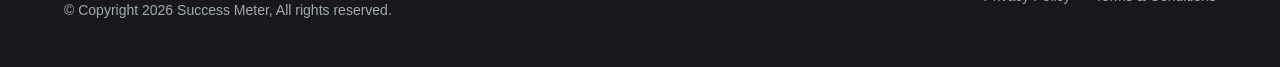
==== commit 8a5d90db: "Use round brand mark as site favicon" ====
--- a/index.html
+++ b/index.html
@@ -5,7 +5,7 @@
 <meta name="viewport" content="width=device-width, initial-scale=1.0" />
 <title>Success Meter — Restaurant Market Share &amp; Benchmarking Platform</title>
 <meta name="description" content="Success Meter gives restaurants the data and benchmarking they need to compare performance, boost revenue and grow market share." />
-<link rel="icon" href="assets/images/logo.jpg" />
+<link rel="icon" type="image/svg+xml" href="assets/images/favicon.svg" />
 <link rel="stylesheet" href="assets/css/styles.css" />
 <script src="https://identity.netlify.com/v1/netlify-identity-widget.js"></script>
 </head>
--- a/assets/css/styles.css
+++ b/assets/css/styles.css
@@ -154,9 +154,8 @@
 }
 
 .hero .container {
-  max-width: 1440px;
   display: grid;
-  grid-template-columns: minmax(0, 0.95fr) minmax(0, 1.05fr);
+  grid-template-columns: minmax(0, 0.9fr) minmax(0, 1.1fr);
   gap: 40px;
   align-items: center;
 }
@@ -240,6 +239,10 @@
   overflow: hidden;
 }
 
+body[data-page="solutions"] .page-hero {
+  padding-bottom: 64px;
+}
+
 .page-hero h1 {
   font-size: 46px;
   font-weight: 800;
@@ -277,11 +280,30 @@
 /* ---------- Solutions cards ---------- */
 .solution-block {
   display: grid;
-  grid-template-columns: 1fr 1fr;
+  grid-template-columns: minmax(0, 1.05fr) minmax(0, 0.95fr);
   gap: 40px;
-  align-items: center;
+  align-items: start;
   padding: 56px 0;
   border-bottom: 1px solid #ececec;
+}
+
+.solution-copy,
+.solution-demo {
+  min-width: 0;
+}
+
+.solution-demo iframe {
+  display: block;
+  width: 100%;
+  aspect-ratio: 16 / 9;
+  border: 0;
+  border-radius: 8px;
+  background: #16171b;
+  box-shadow: 0 16px 36px rgba(0, 0, 0, 0.16);
+}
+
+.solution-demo .btn {
+  margin-top: 16px;
 }
 
 .solution-block:last-of-type {
